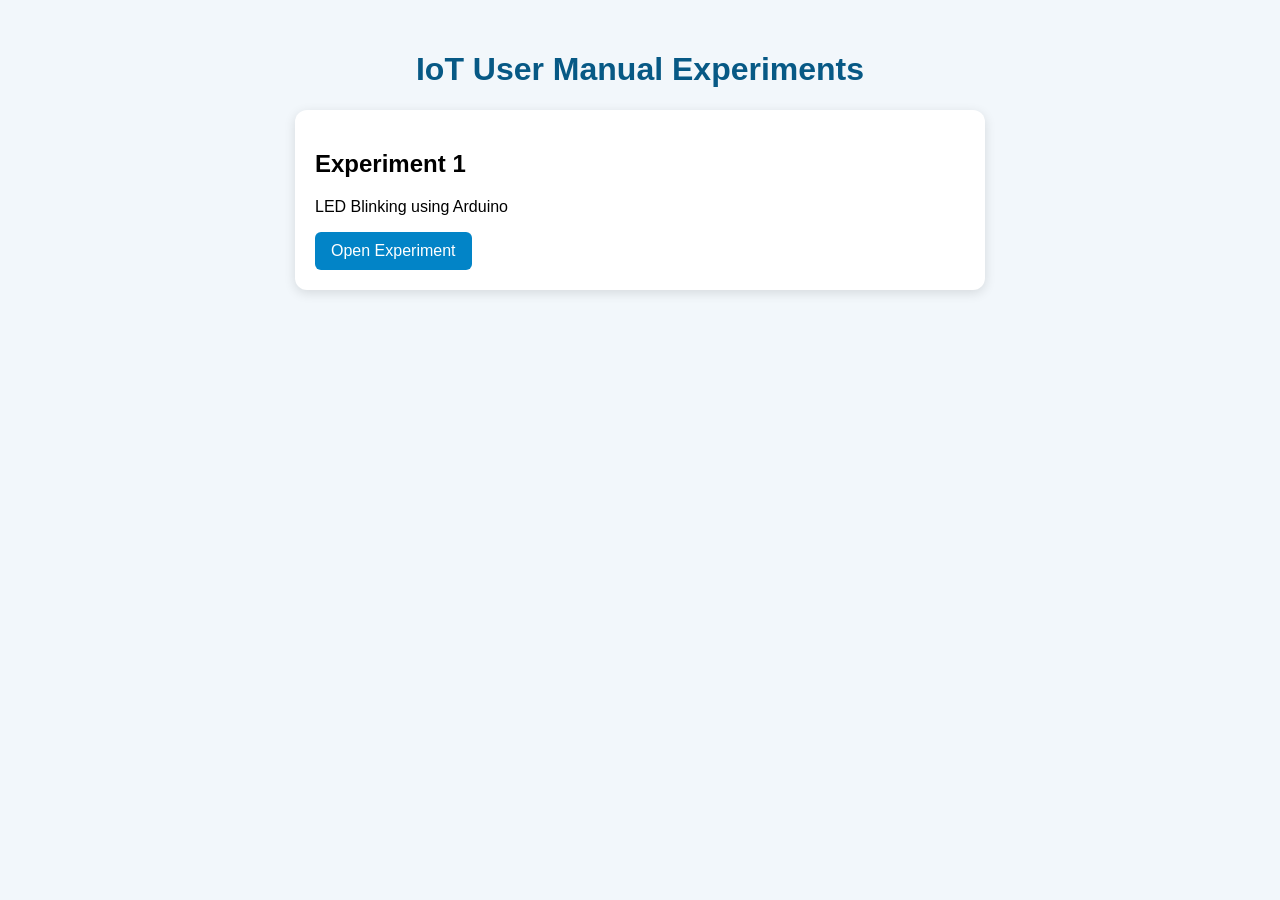
==== index.html @ f0270b45 "Add initial HTML structure for IoT experiments" ====
<!DOCTYPE html>
<html lang="en">

<head>
    <meta charset="UTF-8">
    <meta name="viewport" content="width=device-width, initial-scale=1.0">

    <title>IoT Experiments</title>

    <style>
        body {
            font-family: Arial, sans-serif;
            background: #f2f7fb;
            margin: 0;
            padding: 30px;
        }

        h1 {
            text-align: center;
            color: #075985;
        }

        .card {
            max-width: 650px;
            margin: 20px auto;
            padding: 20px;
            background: white;
            border-radius: 12px;
            box-shadow: 0 3px 12px rgba(0,0,0,0.12);
        }

        a {
            display: inline-block;
            padding: 10px 16px;
            background: #0284c7;
            color: white;
            text-decoration: none;
            border-radius: 6px;
        }
    </style>
</head>

<body>

    <h1>IoT User Manual Experiments</h1>

    <div class="card">
        <h2>Experiment 1</h2>
        <p>LED Blinking using Arduino</p>
        <a href="website/">Open Experiment</a>
    </div>

</body>

</html>
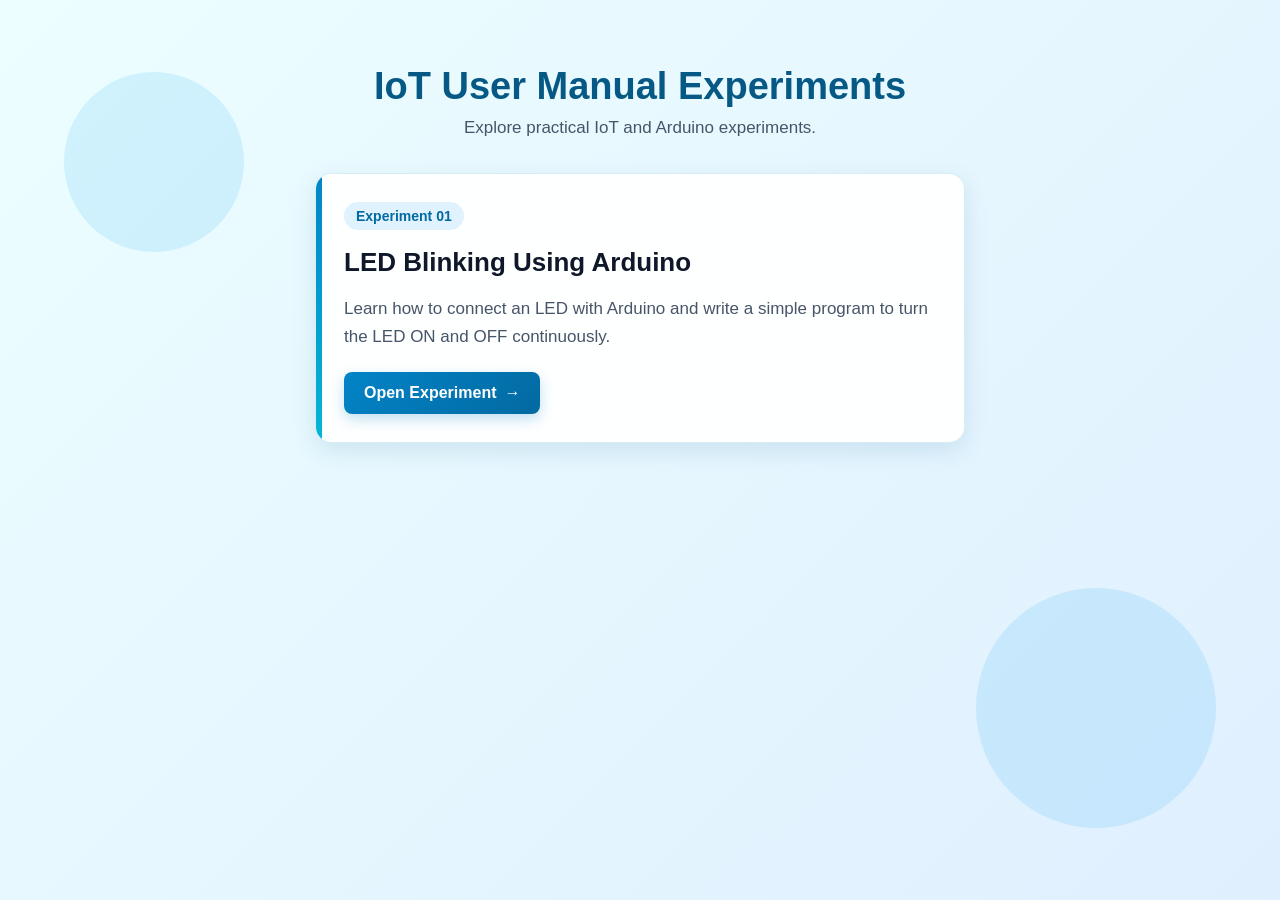
==== commit f4e0ffa0: "Update index.html" ====
--- a/index.html
+++ b/index.html
@@ -3,52 +3,339 @@
 
 <head>
     <meta charset="UTF-8">
-    <meta name="viewport" content="width=device-width, initial-scale=1.0">
+
+    <meta
+        name="viewport"
+        content="width=device-width, initial-scale=1.0"
+    >
 
     <title>IoT Experiments</title>
 
     <style>
+        * {
+            box-sizing: border-box;
+        }
+
+        html {
+            scroll-behavior: smooth;
+        }
+
         body {
+            min-height: 100vh;
             font-family: Arial, sans-serif;
-            background: #f2f7fb;
             margin: 0;
-            padding: 30px;
+            padding: 40px 20px;
+            overflow-x: hidden;
+
+            background: linear-gradient(
+                -45deg,
+                #e0f2fe,
+                #f2f7fb,
+                #dbeafe,
+                #ecfeff
+            );
+
+            background-size: 400% 400%;
+            animation: backgroundAnimation 12s ease infinite;
+        }
+
+        .container {
+            width: 100%;
+            max-width: 750px;
+            margin: 0 auto;
+        }
+
+        .header {
+            text-align: center;
+            margin-bottom: 35px;
+            animation: fadeDown 1s ease;
         }
 
         h1 {
-            text-align: center;
             color: #075985;
+            font-size: 38px;
+            margin-bottom: 10px;
+        }
+
+        .subtitle {
+            color: #475569;
+            font-size: 17px;
+            margin: 0;
         }
 
         .card {
+            position: relative;
             max-width: 650px;
             margin: 20px auto;
-            padding: 20px;
-            background: white;
-            border-radius: 12px;
-            box-shadow: 0 3px 12px rgba(0,0,0,0.12);
-        }
-
-        a {
+            padding: 28px;
+            overflow: hidden;
+
+            background: rgba(255, 255, 255, 0.95);
+            border: 1px solid rgba(2, 132, 199, 0.15);
+            border-radius: 16px;
+
+            box-shadow: 0 8px 25px rgba(7, 89, 133, 0.12);
+
+            animation: fadeUp 1s ease;
+            transition:
+                transform 0.35s ease,
+                box-shadow 0.35s ease;
+        }
+
+        .card::before {
+            content: "";
+            position: absolute;
+            top: 0;
+            left: 0;
+            width: 6px;
+            height: 100%;
+            background: linear-gradient(
+                to bottom,
+                #0284c7,
+                #06b6d4
+            );
+        }
+
+        .card:hover {
+            transform: translateY(-8px);
+            box-shadow: 0 15px 35px rgba(7, 89, 133, 0.2);
+        }
+
+        .experiment-number {
             display: inline-block;
-            padding: 10px 16px;
-            background: #0284c7;
+            padding: 6px 12px;
+            margin-bottom: 12px;
+
+            color: #0369a1;
+            background: #e0f2fe;
+
+            font-size: 14px;
+            font-weight: bold;
+
+            border-radius: 20px;
+        }
+
+        .card h2 {
+            color: #0f172a;
+            font-size: 26px;
+            margin: 5px 0 10px;
+        }
+
+        .card p {
+            color: #475569;
+            font-size: 17px;
+            line-height: 1.6;
+            margin-bottom: 22px;
+        }
+
+        .open-button {
+            display: inline-flex;
+            align-items: center;
+            justify-content: center;
+            gap: 8px;
+
+            padding: 12px 20px;
+
             color: white;
+            background: linear-gradient(
+                135deg,
+                #0284c7,
+                #0369a1
+            );
+
             text-decoration: none;
-            border-radius: 6px;
+            font-size: 16px;
+            font-weight: bold;
+
+            border-radius: 8px;
+
+            box-shadow: 0 5px 14px rgba(2, 132, 199, 0.25);
+
+            transition:
+                transform 0.3s ease,
+                box-shadow 0.3s ease,
+                background 0.3s ease;
+        }
+
+        .open-button:hover {
+            transform: translateY(-3px) scale(1.03);
+
+            background: linear-gradient(
+                135deg,
+                #0369a1,
+                #075985
+            );
+
+            box-shadow: 0 8px 20px rgba(2, 132, 199, 0.35);
+        }
+
+        .arrow {
+            display: inline-block;
+            transition: transform 0.3s ease;
+        }
+
+        .open-button:hover .arrow {
+            transform: translateX(5px);
+        }
+
+        .circle {
+            position: fixed;
+            z-index: -1;
+
+            width: 180px;
+            height: 180px;
+
+            background: rgba(14, 165, 233, 0.12);
+            border-radius: 50%;
+
+            animation: floatingCircle 6s ease-in-out infinite;
+        }
+
+        .circle-one {
+            top: 8%;
+            left: 5%;
+        }
+
+        .circle-two {
+            right: 5%;
+            bottom: 8%;
+
+            width: 240px;
+            height: 240px;
+
+            animation-delay: 2s;
+        }
+
+        @keyframes backgroundAnimation {
+            0% {
+                background-position: 0% 50%;
+            }
+
+            50% {
+                background-position: 100% 50%;
+            }
+
+            100% {
+                background-position: 0% 50%;
+            }
+        }
+
+        @keyframes fadeDown {
+            from {
+                opacity: 0;
+                transform: translateY(-30px);
+            }
+
+            to {
+                opacity: 1;
+                transform: translateY(0);
+            }
+        }
+
+        @keyframes fadeUp {
+            from {
+                opacity: 0;
+                transform: translateY(40px);
+            }
+
+            to {
+                opacity: 1;
+                transform: translateY(0);
+            }
+        }
+
+        @keyframes floatingCircle {
+            0%,
+            100% {
+                transform: translateY(0);
+            }
+
+            50% {
+                transform: translateY(-25px);
+            }
+        }
+
+        @media (max-width: 600px) {
+            body {
+                padding: 30px 15px;
+            }
+
+            h1 {
+                font-size: 29px;
+            }
+
+            .subtitle {
+                font-size: 15px;
+            }
+
+            .card {
+                padding: 23px;
+            }
+
+            .card h2 {
+                font-size: 22px;
+            }
+
+            .open-button {
+                width: 100%;
+            }
+        }
+
+        @media (prefers-reduced-motion: reduce) {
+            *,
+            *::before,
+            *::after {
+                animation-duration: 0.01ms !important;
+                animation-iteration-count: 1 !important;
+                scroll-behavior: auto !important;
+            }
         }
     </style>
 </head>
 
 <body>
 
-    <h1>IoT User Manual Experiments</h1>
-
-    <div class="card">
-        <h2>Experiment 1</h2>
-        <p>LED Blinking using Arduino</p>
-        <a href="website/">Open Experiment</a>
-    </div>
+    <div class="circle circle-one"></div>
+    <div class="circle circle-two"></div>
+
+    <main class="container">
+
+        <header class="header">
+            <h1>IoT User Manual Experiments</h1>
+
+            <p class="subtitle">
+                Explore practical IoT and Arduino experiments.
+            </p>
+        </header>
+
+        <section class="card">
+
+            <span class="experiment-number">
+                Experiment 01
+            </span>
+
+            <h2>LED Blinking Using Arduino</h2>
+
+            <p>
+                Learn how to connect an LED with Arduino and write a
+                simple program to turn the LED ON and OFF continuously.
+            </p>
+
+            <a
+                href="website/"
+                class="open-button"
+                aria-label="Open LED Blinking using Arduino experiment"
+            >
+                Open Experiment
+
+                <span class="arrow">
+                    &rarr;
+                </span>
+            </a>
+
+        </section>
+
+    </main>
 
 </body>
 
